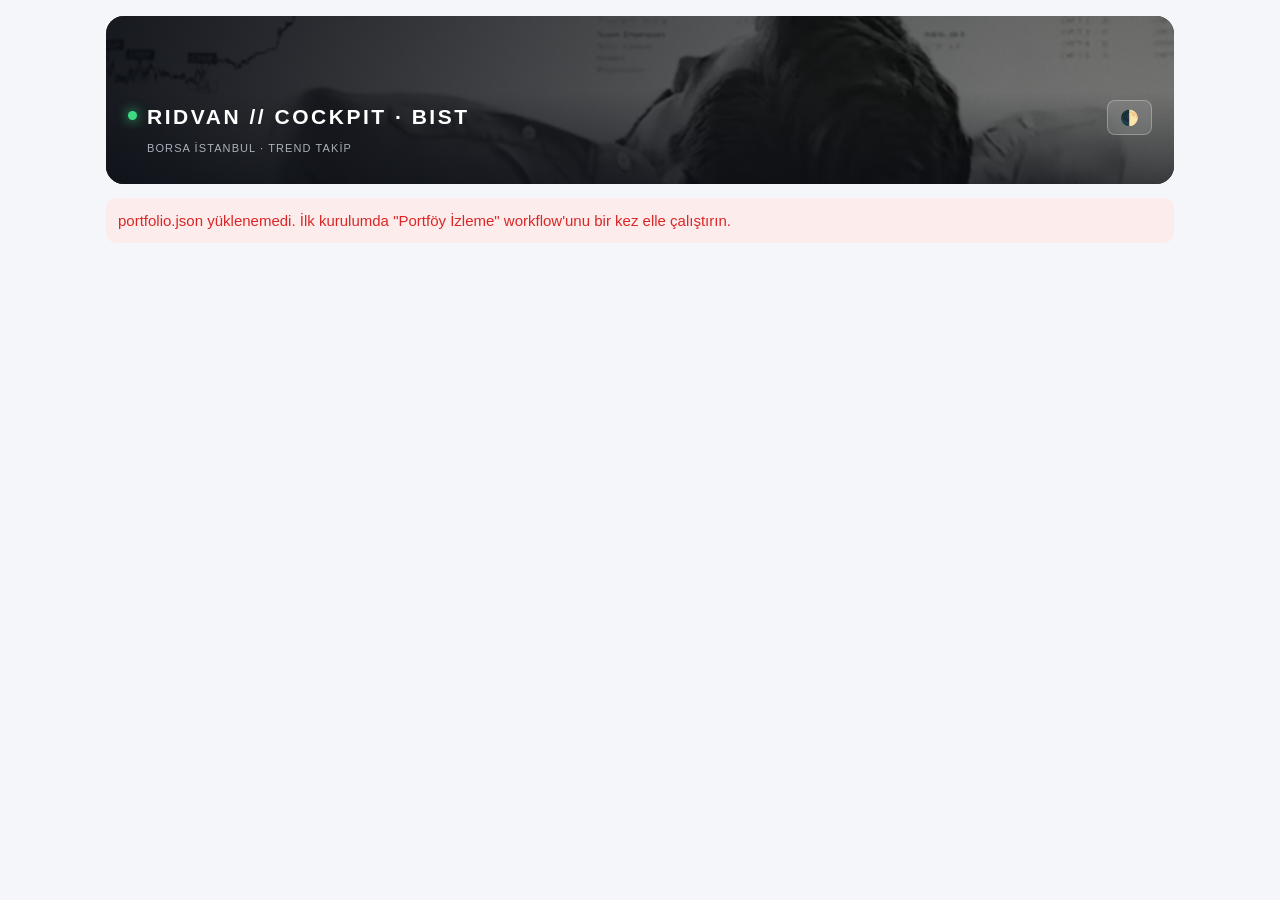
==== docs/bist/index.html @ 741379df "BIST kopyası: piyasa-farkında monitor, mini uygulama, dashboard, workflow'lar, analiz üretici Co-Aut" ====
<!DOCTYPE html>
<html lang="tr">
<head>
<meta charset="UTF-8">
<meta name="viewport" content="width=device-width, initial-scale=1">
<title>RIDVAN // COCKPIT · BIST</title>
<link rel="icon" href="data:,">
<style>
:root{
  --bg:#f4f6f9;--card:#fff;--text:#1b2430;--muted:#6b7686;--line:#e3e8ef;
  --up:#16a34a;--up-bg:#e8f7ee;--down:#dc2626;--down-bg:#fdecec;--flat-bg:#f1f3f6;--accent:#2563eb;
  --pc-up:#eaf6ef;--pc-down:#fbeeee;
}
@media (prefers-color-scheme:dark){:root:not([data-theme="light"]){
  --bg:#0f141b;--card:#1a212b;--text:#e8edf3;--muted:#8d99aa;--line:#2a3340;
  --up:#34d399;--up-bg:#12332a;--down:#f87171;--down-bg:#3a1c1f;--flat-bg:#232b36;--accent:#60a5fa;--pc-up:#142a23;--pc-down:#2a1d22;}}
:root[data-theme="dark"]{
  --bg:#0f141b;--card:#1a212b;--text:#e8edf3;--muted:#8d99aa;--line:#2a3340;
  --up:#34d399;--up-bg:#12332a;--down:#f87171;--down-bg:#3a1c1f;--flat-bg:#232b36;--accent:#60a5fa;--pc-up:#142a23;--pc-down:#2a1d22;}
*{box-sizing:border-box;margin:0;padding:0}
body{background:var(--bg);color:var(--text);font:15px/1.4 -apple-system,BlinkMacSystemFont,"Segoe UI",Roboto,sans-serif;padding:16px;max-width:1100px;margin:0 auto}
header{display:flex;justify-content:space-between;align-items:center;gap:12px;margin-bottom:14px}
h1{font-size:20px}
h2{font-size:14px;text-transform:uppercase;letter-spacing:.06em;color:var(--muted);margin:22px 0 10px}
button{font:inherit;color:var(--text);background:var(--card);border:1px solid var(--line);border-radius:8px;padding:6px 12px;cursor:pointer}
#status{font-size:12px;color:var(--muted);margin-bottom:12px}
#status.warn{color:var(--down);font-weight:600}
.grid{display:grid;gap:10px}
.sum{grid-template-columns:repeat(auto-fit,minmax(150px,1fr))}
.pos{grid-template-columns:repeat(auto-fit,minmax(240px,1fr))}
.wl{grid-template-columns:repeat(auto-fit,minmax(150px,1fr))}
.card{background:var(--card);border:1px solid var(--line);border-radius:12px;padding:12px 14px}
.label{font-size:11px;text-transform:uppercase;letter-spacing:.05em;color:var(--muted)}
.big{font-size:21px;font-weight:700;margin-top:2px}
.sub{font-size:12px;color:var(--muted)}
.up{color:var(--up)}.down{color:var(--down)}
.pcard{cursor:pointer;border-left:5px solid var(--line);transition:transform .15s}
.pcard:hover{transform:translateY(-2px)}
.pcard.up-bg{background:var(--pc-up);border-left-color:var(--up)}
.pcard.down-bg{background:var(--pc-down);border-left-color:var(--down)}
.pcard.flat-bg{background:var(--flat-bg)}
.row{display:flex;justify-content:space-between;align-items:baseline;gap:8px}
.tk{font-weight:700;font-size:16px}
.chip{display:inline-block;font-size:11px;padding:1px 7px;border-radius:99px;background:var(--flat-bg);color:var(--muted);margin:3px 4px 0 0}
.chip.bad{background:var(--down-bg);color:var(--down);font-weight:600}
.chip.good{background:var(--up-bg);color:var(--up);font-weight:600}
svg.spark{width:100%;height:30px;display:block;margin:6px 0 2px}
.bar{height:10px;border-radius:99px;background:var(--flat-bg);overflow:hidden}
.bar>i{display:block;height:100%;background:var(--accent)}
.alloc{display:flex;height:16px;border-radius:99px;overflow:hidden;background:var(--flat-bg)}
.legend{display:flex;flex-wrap:wrap;gap:4px 14px;margin-top:8px;font-size:12px;color:var(--muted)}
.legend b{display:inline-block;width:9px;height:9px;border-radius:2px;margin-right:5px}
.rank{color:var(--muted);font-size:11px;margin-right:6px}
#modal{position:fixed;inset:0;background:rgba(0,0,0,.5);display:none;align-items:center;justify-content:center;padding:16px;z-index:10}
#modal.show{display:flex}
#modal .card{max-width:420px;width:100%;max-height:90vh;overflow:auto}
table{width:100%;border-collapse:collapse;font-size:13px;margin-top:6px}
td{padding:4px 0;border-bottom:1px solid var(--line)}td:last-child{text-align:right;font-weight:600}
.err{background:var(--down-bg);color:var(--down);padding:12px;border-radius:10px}
</style>
<link rel="stylesheet" href="../theme.css?v=1">
</head>
<body>
<div class="masthead">
<header>
  <h1><i></i>RIDVAN // COCKPIT · BIST</h1>
  <button id="theme" type="button" aria-label="Tema değiştir">🌓</button>
</header>
<div class="tag">BORSA İSTANBUL · TREND TAKİP</div>
<div id="status">Yükleniyor…</div>
</div>
<main id="app"></main>
<div id="modal"><div class="card" id="modalBody"></div></div>

<script>
"use strict";
const PALETTE=["#4f86f7","#a78bfa","#f0b24c","#3fc1b0","#e879a6","#9bcf53","#f08a4b","#4cc3e6"];
const $=s=>document.querySelector(s);
const esc=s=>String(s).replace(/[&<>"']/g,c=>({"&":"&amp;","<":"&lt;",">":"&gt;",'"':"&quot;","'":"&#39;"}[c]));
const num=(v,d=2)=>Number(v).toLocaleString("en-US",{minimumFractionDigits:d,maximumFractionDigits:d});
const usd=(v,d=2)=>(v<0?"-":"")+"₺"+num(Math.abs(v),d);
const sUsd=(v,d=2)=>(v>0?"+":v<0?"-":"")+"₺"+num(Math.abs(v),d);
const sPct=v=>(v>0?"+":"")+num(v,2)+"%";
const cls=v=>v>0?"up":v<0?"down":"";
const bg=v=>v>0?"up-bg":v<0?"down-bg":"flat-bg";
const pct=(a,b)=>b?a/b*100:0;
const validQ=q=>q&&Number(q.c)>0;
// Ön/kapanış sonrası: quotes.json'daki ext güncelse (3 saat) fiyat/değişim onunla gösterilir; kapanış korunur.
function eff(q){
  const e=q&&q.ext;if(!e||!(+e.p>0))return q;
  if(!(Date.now()-new Date(e.t).getTime()<3*3600e3))return q;
  const base=e.sess==="pre"?+q.c:(+q.pc||+q.c);if(!(base>0))return q;
  const c=+e.p;return {...q,c,d:c-base,dp:(c/base-1)*100,pc:base,extp:e.sess,close:+q.c};
}
const extTag=x=>x&&x.extp?(x.extp==="pre"?" 🌅":" 🌙"):"";

/* ---- tema (localStorage erişilemezse sessizce yoksay) ---- */
function getTheme(){try{return localStorage.getItem("theme")}catch(e){return null}}
function setTheme(t){
  if(t)document.documentElement.setAttribute("data-theme",t);
  else document.documentElement.removeAttribute("data-theme");
  try{t?localStorage.setItem("theme",t):localStorage.removeItem("theme")}catch(e){}
}
setTheme(getTheme());
$("#theme").onclick=()=>{
  const cur=document.documentElement.getAttribute("data-theme")||
    (matchMedia("(prefers-color-scheme:dark)").matches?"dark":"light");
  setTheme(cur==="dark"?"light":"dark");
};

/* ---- veri ---- */
async function getJson(name,optional){
  try{
    const r=await fetch("data/"+name+"?t="+Date.now(),{cache:"no-store"});
    if(!r.ok)throw new Error(r.status);
    return await r.json();
  }catch(e){if(optional)return null;throw new Error(name+" yüklenemedi");}
}

function levels(P,t){
  const pos=P.portfolio[t],c=(P.position_levels||{})[t]||{},a=P.alerts||{};
  let stop=c.stop_loss,target=c.target;
  if(stop==null&&a.stop_loss_pct!=null)stop=pos.cost_basis*(1+a.stop_loss_pct/100);
  if(target==null&&a.target_pct!=null)target=pos.cost_basis*(1+a.target_pct/100);
  return {stop,target};
}

function compute(P,Q,H){
  const pos=[];let value=0,cost=0,day=0,prev=0;
  for(const [t,p] of Object.entries(P.portfolio)){
    const q=Q.quotes[t];if(!validQ(q))continue;
    const price=+q.c,pc=+(q.pc||q.c);
    const v=p.shares*price,c=p.shares*p.cost_basis;
    pos.push({t,shares:p.shares,cb:p.cost_basis,price,pc,value:v,cost:c,pnl:v-c,pnlPct:pct(v-c,c),
      dayPnl:p.shares*(price-pc),dayPct:pct(price-pc,pc),stale:!!q.stale,extp:q.extp,close:q.close,...levels(P,t)});
    value+=v;cost+=c;day+=p.shares*(price-pc);prev+=p.shares*pc;
  }
  const cash=+P.cash||0,total=value+cash;
  pos.forEach(p=>p.weight=pct(p.value,total));
  pos.sort((a,b)=>b.value-a.value);
  const realized=(H.transactions||[]).reduce((s,x)=>s+(x.realized_pnl||0),0);
  return {pos,value,cost,cash,total,pnl:value-cost,pnlPct:pct(value-cost,cost),
    day,dayPct:pct(day,prev),realized};
}

function monthProgress(P,H,total){
  const target=P.monthly_target;if(!target)return null;
  const today=new Date().toISOString().slice(0,10),month=today.slice(0,7);
  const snaps=(H.snapshots||[]).filter(s=>s.date.startsWith(month)).sort((a,b)=>a.date<b.date?-1:1);
  if(!snaps.length)return null;
  const start=snaps[0];let flows=0;
  for(const x of H.transactions||[]){
    if(x.date>start.date&&x.date.startsWith(month)){
      if(x.action==="deposit")flows+=x.amount;else if(x.action==="withdraw")flows-=x.amount;
    }
  }
  const gain=total-start.value-flows;
  return {gain,target,pct:pct(gain,target),since:start.date};
}

function spark(series){
  if(!series||series.length<2)return '<div class="sub" style="margin:6px 0 2px">Trend verisi birikiyor…</div>';
  const w=100,h=30,min=Math.min(...series),max=Math.max(...series),rng=(max-min)||1;
  const pts=series.map((v,i)=>(i/(series.length-1)*w).toFixed(1)+","+(h-2-(v-min)/rng*(h-4)).toFixed(1)).join(" ");
  const col=series[series.length-1]>=series[0]?"var(--up)":"var(--down)";
  return `<svg class="spark" viewBox="0 0 ${w} ${h}" preserveAspectRatio="none"><polyline fill="none" stroke="${col}" stroke-width="1.8" vector-effect="non-scaling-stroke" points="${pts}"/></svg>`;
}
const seriesOf=(prices,t)=>{const h=(prices||{})[t]||{};return Object.keys(h).sort().map(d=>h[d])};

/* ---- render ---- */
let STATE=null;
function render(){
  const {P,Q,H,PR}=STATE,S=compute(P,Q,H);
  const mp=monthProgress(P,H,S.total);
  let h="";

  h+=`<div class="grid sum">
   <div class="card"><div class="label">Toplam değer</div><div class="big">${usd(S.total)}</div><div class="sub">Pozisyon ${usd(S.value,0)} + nakit</div></div>
   <div class="card"><div class="label">Bugünkü K/Z</div><div class="big ${cls(S.day)}">${sUsd(S.day)}</div><div class="sub ${cls(S.day)}">${sPct(S.dayPct)}</div></div>
   <div class="card"><div class="label">Toplam K/Z</div><div class="big ${cls(S.pnl)}">${sUsd(S.pnl)}</div><div class="sub ${cls(S.pnl)}">${sPct(S.pnlPct)} · maliyet ${usd(S.cost,0)}</div></div>
   <div class="card"><div class="label">Nakit</div><div class="big">${usd(S.cash)}</div><div class="sub">%${num(pct(S.cash,S.total),1)} portföy</div></div>
   <div class="card"><div class="label">Gerçekleşen K/Z</div><div class="big ${cls(S.realized)}">${sUsd(S.realized)}</div><div class="sub">satışlardan</div></div>
  </div>`;

  if(mp){
    const w=Math.max(0,Math.min(100,mp.pct));
    h+=`<div class="card" style="margin-top:10px"><div class="row"><span class="label">Aylık hedef</span>
     <span class="sub">${sUsd(mp.gain,0)} / ${usd(mp.target,0)} · %${num(Math.max(mp.pct,0),0)}</span></div>
     <div class="bar" style="margin-top:8px"><i style="width:${w}%;background:${mp.gain>=0?"var(--up)":"var(--down)"}"></i></div>
     <div class="sub" style="margin-top:4px">${esc(mp.since)} tarihindeki ilk kayda göre (para yatırma/çekme düzeltilir)</div></div>`;
  }

  h+=`<div class="motto" role="button" tabindex="0" aria-label="Günün duvar yazısı, dokununca değişir"><div class="motto-in"><span class="motto-k">DUVAR YAZISI</span><p class="motto-t"></p></div></div>`;

  const segs=S.pos.map((p,i)=>({n:p.t,w:p.weight,c:PALETTE[i%PALETTE.length]}));
  segs.push({n:"Nakit",w:pct(S.cash,S.total),c:"#94a3b8"});
  h+=`<h2>Dağılım</h2><div class="card"><div class="alloc">${segs.map(s=>`<div title="${esc(s.n)}" style="width:${s.w}%;background:${s.c}"></div>`).join("")}</div>
   <div class="legend">${segs.map(s=>`<span><b style="background:${s.c}"></b>${esc(s.n)} %${num(s.w,1)}</span>`).join("")}</div></div>`;

  h+=`<h2>Pozisyonlar</h2><div class="grid pos">`;
  for(const p of S.pos){
    const stopBad=p.stop!=null&&p.price<=p.stop,tgtGood=p.target!=null&&p.price>=p.target;
    h+=`<div class="card pcard ${bg(p.dayPct)}" data-t="${esc(p.t)}">
      <div class="row"><span class="tk">${esc(p.t)}</span><span class="${cls(p.dayPct)}"><b>${sPct(p.dayPct)}</b> bugün</span></div>
      <div class="row"><span class="big" style="font-size:18px">${usd(p.price)}${extTag(p)}</span><span class="sub">${num(p.shares,0)} adet · %${num(p.weight,0)}</span></div>
      ${spark(seriesOf(PR,p.t))}
      <div class="row"><span class="sub">K/Z</span><span class="${cls(p.pnl)}"><b>${sUsd(p.pnl,0)}</b> (${sPct(p.pnlPct)})</span></div>
      <div>${p.stop!=null?`<span class="chip ${stopBad?"bad":""}">Stop ${usd(p.stop)}${stopBad?" ⚠":""}</span>`:""}
      ${p.target!=null?`<span class="chip ${tgtGood?"good":""}">Hedef ${usd(p.target)}${tgtGood?" ✓":""}</span>`:""}
      ${p.extp?`<span class="chip">${p.extp==="pre"?"Ön piyasa":"Kapanış sonrası"} · kapanış ${usd(p.close)}</span>`:""}
      ${p.stale?'<span class="chip bad">eski veri</span>':""}</div></div>`;
  }
  h+=`</div>`;

  const wl=P.watchlist.map(t=>({t,q:Q.quotes[t]})).filter(x=>validQ(x.q)).sort((a,b)=>(b.q.dp||0)-(a.q.dp||0));
  const lost=P.watchlist.filter(t=>!validQ(Q.quotes[t]));
  h+=`<h2>İzleme listesi · momentuma göre</h2><div class="grid wl">`;
  wl.forEach((x,i)=>{
    const zone=(P.buy_zones||{})[x.t],inZone=zone!=null&&x.q.c<=zone,dp=+x.q.dp||0;
    h+=`<div class="card ${inZone?"":""}" style="${inZone?"border-color:var(--up)":""}">
      <div class="row"><span><span class="rank">#${i+1}</span><b>${esc(x.t)}</b></span><span class="${cls(dp)}"><b>${sPct(dp)}</b></span></div>
      <div class="sub">${usd(+x.q.c)}${extTag(x.q)}</div>
      ${zone!=null?`<span class="chip ${inZone?"good":""}">${inZone?"🎯 alım bölgesinde":"alım ≤ "+usd(zone)}</span>`:""}</div>`;
  });
  h+=`</div>`;
  if(lost.length)h+=`<div class="sub" style="margin-top:8px">⚠ Fiyat alınamadı: ${lost.map(esc).join(", ")}</div>`;

  $("#app").innerHTML=h;
  if(window.mottoInit)mottoInit();
  document.querySelectorAll(".pcard").forEach(el=>el.onclick=()=>openModal(el.dataset.t,S));

  const upd=new Date(Q.updated),age=Math.round((Date.now()-upd)/60000);
  const st=$("#status");
  const mk=Q.market_open===true?"🟢 Piyasa açık":Q.market_open===false?"🔴 Piyasa kapalı":"⚪";
  st.textContent=`${mk} · Son veri: ${upd.toLocaleString("tr-TR",{hour:"2-digit",minute:"2-digit",day:"2-digit",month:"2-digit"})} (${age} dk önce)`;
  st.className=(Q.market_open===true&&age>40)?"warn":"";
  if(st.className)st.textContent+=" · veri gecikmiş olabilir";
}

function openModal(t,S){
  const p=S.pos.find(x=>x.t===t);if(!p)return;
  const tx=(STATE.H.transactions||[]).filter(x=>x.ticker===t).slice(-5).reverse();
  const row=(a,b)=>`<tr><td>${a}</td><td>${b}</td></tr>`;
  $("#modalBody").innerHTML=`<div class="row"><span class="tk" style="font-size:20px">${esc(t)}</span><button type="button" id="close">Kapat</button></div>
   <table>
   ${row(p.extp?(p.extp==="pre"?"Ön piyasa fiyatı":"Kapanış sonrası fiyat"):"Fiyat",usd(p.price))}${p.extp?row("Kapanış",usd(p.close)):""}${row("Önceki kapanış",usd(p.pc))}${row("Bugün",`<span class="${cls(p.dayPnl)}">${sUsd(p.dayPnl)} (${sPct(p.dayPct)})</span>`)}
   ${row("Adet",num(p.shares,0))}${row("Ort. maliyet",usd(p.cb,4))}
   ${row("Pozisyon değeri",usd(p.value))}${row("Maliyet tutarı",usd(p.cost))}
   ${row("Toplam K/Z",`<span class="${cls(p.pnl)}">${sUsd(p.pnl)} (${sPct(p.pnlPct)})</span>`)}
   ${row("Portföy ağırlığı","%"+num(p.weight,1))}
   ${p.stop!=null?row("Stop",usd(p.stop)):""}${p.target!=null?row("Hedef",usd(p.target)):""}</table>
   ${tx.length?`<h2 style="margin-top:14px">Son işlemler</h2><table>${tx.map(x=>row(esc(x.date)+" "+esc(x.action==="buy"?"ALIŞ":"SATIŞ"),num(x.shares,0)+" @ "+usd(x.price))).join("")}</table>`:""}`;
  $("#modal").classList.add("show");
  $("#close").onclick=closeModal;
}
function closeModal(){$("#modal").classList.remove("show")}
$("#modal").onclick=e=>{if(e.target.id==="modal")closeModal()};
document.addEventListener("keydown",e=>{if(e.key==="Escape")closeModal()});

async function load(){
  try{
    const [P,Q,H,PR]=await Promise.all([getJson("portfolio.json"),getJson("quotes.json"),
      getJson("history.json",true),getJson("prices.json",true)]);
    if(Q&&Q.quotes)for(const t of Object.keys(Q.quotes))Q.quotes[t]=eff(Q.quotes[t]);
    STATE={P,Q,H:H||{transactions:[],snapshots:[]},PR:PR||{}};
    render();
  }catch(e){
    $("#app").innerHTML=`<div class="err">${esc(e.message)}. İlk kurulumda "Portföy İzleme" workflow'unu bir kez elle çalıştırın.</div>`;
    $("#status").textContent="";
  }
}
load();
setInterval(load,60000);
</script>
<script src="../motto.js?v=1"></script>
</body>
</html>
---- docs/theme.css ----
/* Midas görsel teması: sakin, net, disiplinli.
   Tek dosyadan üç sayfaya (index, tg, trend) uygulanır.
   Geri almak için: sayfalardaki <link theme.css> ve .stage/.masthead/.motto işaretlerini kaldırmak yeterli. */
@font-face{font-family:"Sedgwick Ave Display";font-display:swap;src:url(fonts/sedgwick-latin-ext.woff2) format("woff2");
  unicode-range:U+0100-02BA,U+02BD-02C5,U+02C7-02CC,U+02CE-02D7,U+02DD-02FF,U+0304,U+0308,U+0329,U+1D00-1DBF,U+1E00-1E9F,U+1EF2-1EFF,U+2020,U+20A0-20AB,U+20AD-20C0,U+2113,U+2C60-2C7F,U+A720-A7FF}
@font-face{font-family:"Sedgwick Ave Display";font-display:swap;src:url(fonts/sedgwick-latin.woff2) format("woff2");
  unicode-range:U+0000-00FF,U+0131,U+0152-0153,U+02BB-02BC,U+02C6,U+02DA,U+02DC,U+0304,U+0308,U+0329,U+2000-206F,U+20AC,U+2122,U+2191,U+2193,U+2212,U+2215,U+FEFF,U+FFFD}

/* Sayfa üstü sahne (mini uygulama): fotoğraf kararıp zemine karışır */
.stage{position:absolute;left:0;right:0;top:0;height:330px;z-index:-1;pointer-events:none;overflow:hidden;background:#0a0d14}
.stage::before{content:"";position:absolute;inset:0;background:url(img/hero.jpg) 100% 36px/112% auto no-repeat;filter:brightness(.5) contrast(1.15);-webkit-mask-image:linear-gradient(to bottom,transparent,#000 70px);mask-image:linear-gradient(to bottom,transparent,#000 70px)}
.stage::after{content:"";position:absolute;inset:0;
  background:linear-gradient(to bottom,rgba(10,13,20,.45) 0,rgba(10,13,20,.05) 38%,rgba(10,13,20,.78) 80%,#0a0d14 100%),
             linear-gradient(to right,rgba(10,13,20,.78) 0,rgba(10,13,20,.2) 55%,rgba(10,13,20,0) 100%)}

/* Başlık bandı (dashboard, tarama) */
.masthead{position:relative;isolation:isolate;overflow:hidden;border-radius:18px;margin-bottom:14px;padding:26px 22px 18px;min-height:168px;
  display:flex;flex-direction:column;justify-content:flex-end;gap:8px;color:#f3f5f8;background:#0a0d14}
.masthead::before{content:"";position:absolute;inset:0;z-index:-2;background:url(img/hero.jpg) 66% 22%/cover no-repeat;filter:brightness(.6) contrast(1.1)}
.masthead::after{content:"";position:absolute;inset:0;z-index:-1;
  background:linear-gradient(to right,rgba(10,13,20,.88) 0,rgba(10,13,20,.55) 45%,rgba(10,13,20,.08) 100%),
             linear-gradient(to top,rgba(10,13,20,.55),rgba(10,13,20,0) 55%)}
.masthead header{margin:0}
.masthead h1{color:#fff;font-size:21px;letter-spacing:.12em;text-transform:uppercase;display:flex;align-items:flex-start;gap:10px}
.masthead h1 i{flex:none;margin-top:.42em;display:inline-block;width:9px;height:9px;border-radius:50%;background:#3ddc84;box-shadow:0 0 12px #3ddc84}
.masthead .tag{font-size:11px;letter-spacing:.1em;color:rgba(235,240,248,.7);margin:-2px 0 0 19px}
.masthead #status{color:rgba(240,244,250,.82);margin:2px 0 0}
.masthead #status.warn{color:#ff8a94}
.masthead button,.masthead a.btn{background:rgba(255,255,255,.12);color:#fff;border-color:rgba(255,255,255,.28);-webkit-backdrop-filter:blur(6px);backdrop-filter:blur(6px)}
@media (max-width:560px){.masthead{padding:22px 16px 14px;min-height:150px;border-radius:16px}.masthead h1{font-size:16px;letter-spacing:.08em}.masthead header{align-items:flex-start;gap:10px}.masthead .tag{font-size:10px;margin-left:19px}}

/* Duvar yazısı bandı: günün cümlesi, dokununca sıradaki */
.motto{position:relative;isolation:isolate;overflow:hidden;border-radius:16px;margin:12px 0;min-height:132px;display:flex;align-items:center;
  padding:18px 22px;cursor:pointer;background:#1a1816;color:#f2f2f0;-webkit-tap-highlight-color:transparent;user-select:none}
.motto::before{content:"";position:absolute;inset:0;z-index:-2;background:url(img/wall.jpg) 30% 40%/cover no-repeat;filter:brightness(.55) contrast(1.05) saturate(.75)}
.motto::after{content:"";position:absolute;inset:0;z-index:-1;background:linear-gradient(to right,rgba(8,9,11,.55),rgba(8,9,11,.15) 70%,rgba(8,9,11,.4))}
.motto-in{display:flex;flex-direction:column;gap:6px;max-width:100%}
.motto-k{font:600 10.5px/1 ui-monospace,SFMono-Regular,Menlo,monospace;letter-spacing:.2em;color:rgba(240,240,236,.62)}
.motto-t{margin:0;font:400 30px/1.12 "Sedgwick Ave Display","Impact","Arial Narrow",sans-serif;letter-spacing:.02em;
  color:#f4f4f2;-webkit-text-stroke:7px #0b0b0c;paint-order:stroke fill;transform:rotate(-1.6deg);transform-origin:left center;
  text-wrap:balance;transition:opacity .25s ease}
.motto.fade .motto-t{opacity:0}
.motto.slim{min-height:96px;padding:12px 20px}
.motto.slim .motto-t{font-size:25px}
@media (max-width:560px){.motto-t{font-size:26px;-webkit-text-stroke:6px #0b0b0c}.motto.slim .motto-t{font-size:22px}}
@media (prefers-reduced-motion:reduce){.motto-t{transition:none}}
@media (min-width:900px){.motto{min-height:150px;padding:22px 32px}.motto-t{font-size:42px;-webkit-text-stroke:8px #0b0b0c}}

/* Alternatif başlık teması: mavi-mor aurora (html[data-hero="aurora"]).
   Mini uygulamadaki düğme Foto / Aurora / Otomatik arasında döner. */
.stage .aur{display:none}
html[data-hero="aurora"] .stage{position:fixed;height:420px;background:transparent;
  -webkit-mask-image:linear-gradient(to bottom,#000 55%,transparent);mask-image:linear-gradient(to bottom,#000 55%,transparent)}
html[data-hero="aurora"] .stage::before,html[data-hero="aurora"] .stage::after{display:none}
html[data-hero="aurora"] .stage .aur{display:block}
.stage .aur{position:absolute;border-radius:50%;filter:blur(46px);opacity:.75;animation:drift 18s ease-in-out infinite alternate}
.stage .aur:nth-child(1){width:360px;height:260px;left:-90px;top:-40px;background:#2b4fd8}
.stage .aur:nth-child(2){width:320px;height:240px;right:-100px;top:20px;background:#7a3fd1;animation-delay:-6s}
.stage .aur:nth-child(3){width:300px;height:200px;left:20%;top:150px;background:#0e8fa8;opacity:.5;animation-delay:-11s}
@keyframes drift{to{transform:translate(34px,22px) scale(1.12)}}
@media (prefers-reduced-motion:reduce){.stage .aur{animation:none}}
.herobtn{margin-left:auto;flex:none;width:34px;height:34px;border-radius:50%;border:1px solid rgba(255,255,255,.28);background:rgba(255,255,255,.1);
  color:rgba(240,243,250,.9);display:flex;align-items:center;justify-content:center;cursor:pointer;padding:0;-webkit-backdrop-filter:blur(6px);backdrop-filter:blur(6px)}
.herobtn svg{width:18px;height:18px;stroke:currentColor;fill:none;stroke-width:1.8;stroke-linecap:round;stroke-linejoin:round}
.herotoast{position:fixed;top:56px;right:14px;z-index:20;padding:6px 12px;border-radius:999px;background:rgba(10,13,20,.85);border:1px solid rgba(255,255,255,.18);
  color:#e8ecf4;font:600 12px/1 -apple-system,BlinkMacSystemFont,"Segoe UI",Roboto,sans-serif;opacity:0;transition:opacity .25s;pointer-events:none}
.herotoast.on{opacity:1}
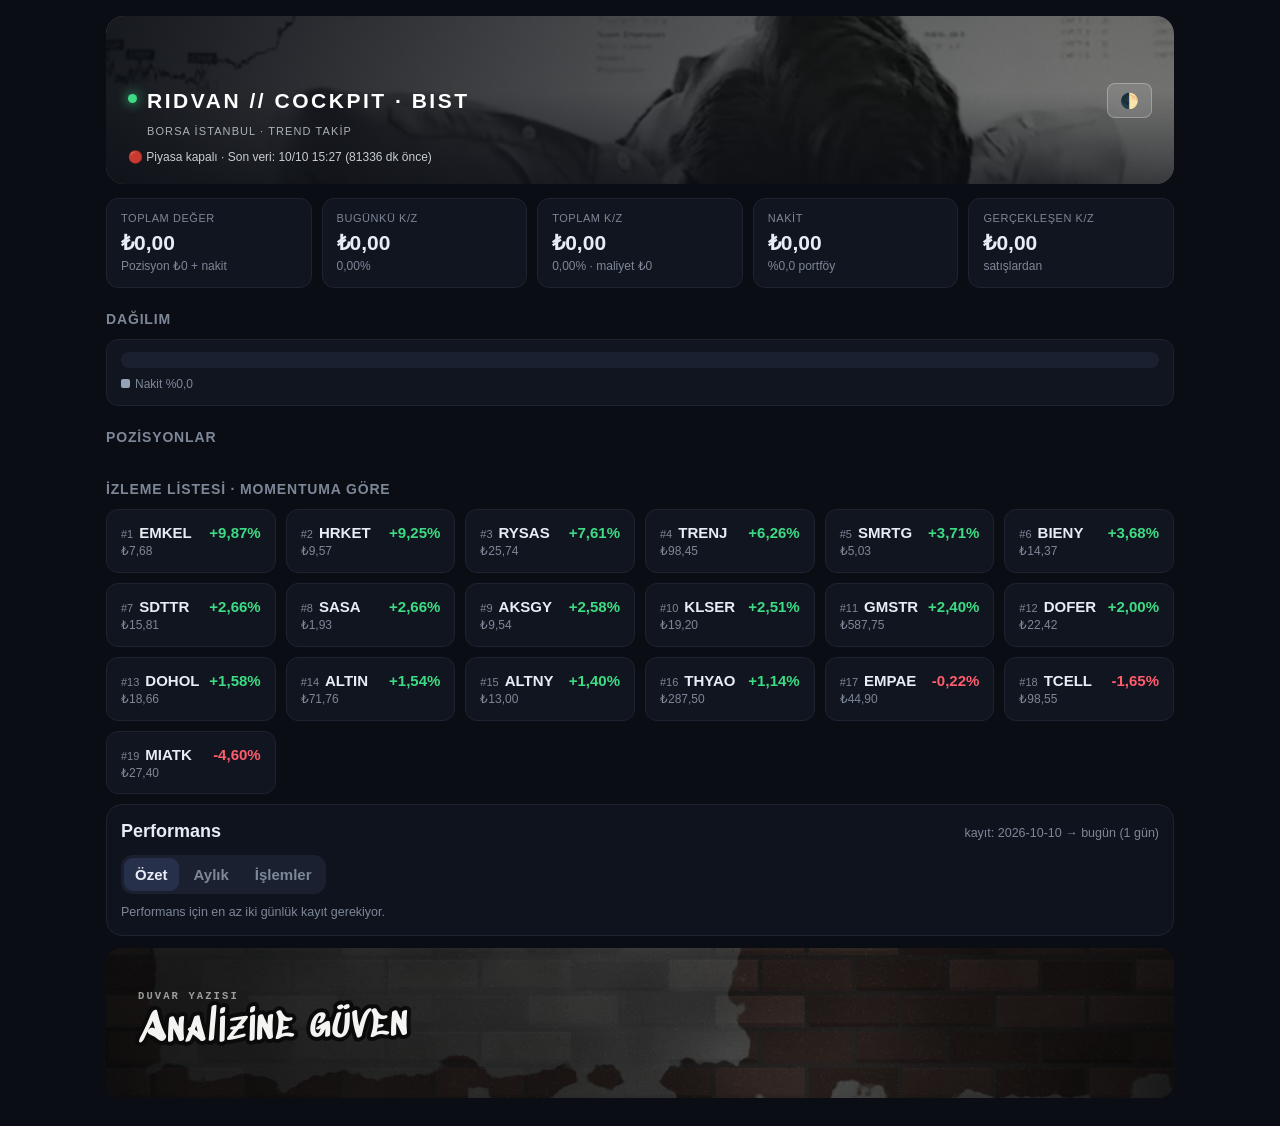
==== commit 4c9bed71: "bist: ABD aşama 2-4 arayüz iyileştirmeleri (performans, kartlar, mobil trend, Teknik grafik) Co-Auth" ====
--- a/docs/bist/index.html
+++ b/docs/bist/index.html
@@ -7,16 +7,15 @@
 <link rel="icon" href="data:,">
 <style>
 :root{
+  --bg:#0a0d14;--card:#11151f;--text:#e8ecf4;--muted:#7d8798;--line:#1d2330;
+  --up:#3ddc84;--up-bg:rgba(61,220,132,.12);--down:#ff5c6c;--down-bg:rgba(255,92,108,.12);--flat-bg:#1a2030;
+  --warn:#f5b942;--warn-bg:rgba(245,185,66,.12);--accent:#5aa9ff;--on:#27304a;color-scheme:dark;
+}
+:root[data-theme="light"]{
   --bg:#f4f6f9;--card:#fff;--text:#1b2430;--muted:#6b7686;--line:#e3e8ef;
-  --up:#16a34a;--up-bg:#e8f7ee;--down:#dc2626;--down-bg:#fdecec;--flat-bg:#f1f3f6;--accent:#2563eb;
-  --pc-up:#eaf6ef;--pc-down:#fbeeee;
-}
-@media (prefers-color-scheme:dark){:root:not([data-theme="light"]){
-  --bg:#0f141b;--card:#1a212b;--text:#e8edf3;--muted:#8d99aa;--line:#2a3340;
-  --up:#34d399;--up-bg:#12332a;--down:#f87171;--down-bg:#3a1c1f;--flat-bg:#232b36;--accent:#60a5fa;--pc-up:#142a23;--pc-down:#2a1d22;}}
-:root[data-theme="dark"]{
-  --bg:#0f141b;--card:#1a212b;--text:#e8edf3;--muted:#8d99aa;--line:#2a3340;
-  --up:#34d399;--up-bg:#12332a;--down:#f87171;--down-bg:#3a1c1f;--flat-bg:#232b36;--accent:#60a5fa;--pc-up:#142a23;--pc-down:#2a1d22;}
+  --up:#16a34a;--up-bg:#e8f7ee;--down:#dc2626;--down-bg:#fdecec;--flat-bg:#f1f3f6;
+  --warn:#b7791f;--warn-bg:#fdf3dc;--accent:#2563eb;--on:#dbe4f3;color-scheme:light;
+}
 *{box-sizing:border-box;margin:0;padding:0}
 body{background:var(--bg);color:var(--text);font:15px/1.4 -apple-system,BlinkMacSystemFont,"Segoe UI",Roboto,sans-serif;padding:16px;max-width:1100px;margin:0 auto}
 header{display:flex;justify-content:space-between;align-items:center;gap:12px;margin-bottom:14px}
@@ -34,22 +33,31 @@
 .big{font-size:21px;font-weight:700;margin-top:2px}
 .sub{font-size:12px;color:var(--muted)}
 .up{color:var(--up)}.down{color:var(--down)}
-.pcard{cursor:pointer;border-left:5px solid var(--line);transition:transform .15s}
+.pcard{cursor:pointer;transition:transform .15s}
 .pcard:hover{transform:translateY(-2px)}
-.pcard.up-bg{background:var(--pc-up);border-left-color:var(--up)}
-.pcard.down-bg{background:var(--pc-down);border-left-color:var(--down)}
-.pcard.flat-bg{background:var(--flat-bg)}
+.pcard.broken{border-color:var(--down);background:var(--down-bg);box-shadow:0 0 0 1px var(--down) inset}
+.card,.big,.sub,.row{font-variant-numeric:tabular-nums}
 .row{display:flex;justify-content:space-between;align-items:baseline;gap:8px}
 .tk{font-weight:700;font-size:16px}
 .chip{display:inline-block;font-size:11px;padding:1px 7px;border-radius:99px;background:var(--flat-bg);color:var(--muted);margin:3px 4px 0 0}
 .chip.bad{background:var(--down-bg);color:var(--down);font-weight:600}
+.chip.warn{background:var(--warn-bg);color:var(--warn);font-weight:600}
+.sl{position:relative;height:6px;border-radius:99px;background:var(--flat-bg);margin:14px 0 4px}
+.sl .rng{position:absolute;top:0;bottom:0;border-radius:99px;opacity:.55}
+.sl .mk{position:absolute;top:-4px;width:3px;height:14px;border-radius:2px;background:var(--text);transform:translateX(-50%)}
+.sl .tick{position:absolute;top:-2px;bottom:-2px;width:2px;transform:translateX(-50%)}
+.slL{display:flex;justify-content:space-between;font-size:11px;color:var(--muted)}
+.sprow{display:flex;gap:6px;align-items:stretch;margin:6px 0 2px}
+.sprow svg.spark{margin:0;flex:1;min-width:0;height:44px}
+.spl{display:flex;flex-direction:column;justify-content:space-between;font-size:10px;color:var(--muted);text-align:right;min-width:46px;line-height:1.1}
 .chip.good{background:var(--up-bg);color:var(--up);font-weight:600}
-svg.spark{width:100%;height:30px;display:block;margin:6px 0 2px}
+svg.spark{width:100%;height:30px;display:block;margin:6px 0 2px;overflow:visible}
 .bar{height:10px;border-radius:99px;background:var(--flat-bg);overflow:hidden}
 .bar>i{display:block;height:100%;background:var(--accent)}
 .alloc{display:flex;height:16px;border-radius:99px;overflow:hidden;background:var(--flat-bg)}
 .legend{display:flex;flex-wrap:wrap;gap:4px 14px;margin-top:8px;font-size:12px;color:var(--muted)}
 .legend b{display:inline-block;width:9px;height:9px;border-radius:2px;margin-right:5px}
+.motto{margin-top:22px}
 .rank{color:var(--muted);font-size:11px;margin-right:6px}
 #modal{position:fixed;inset:0;background:rgba(0,0,0,.5);display:none;align-items:center;justify-content:center;padding:16px;z-index:10}
 #modal.show{display:flex}
@@ -59,6 +67,8 @@
 .err{background:var(--down-bg);color:var(--down);padding:12px;border-radius:10px}
 </style>
 <link rel="stylesheet" href="../theme.css?v=1">
+<script src="../vault.js?v=1"></script>
+<script src="../perf.js?v=1"></script>
 </head>
 <body>
 <div class="masthead">
@@ -77,7 +87,7 @@
 const PALETTE=["#4f86f7","#a78bfa","#f0b24c","#3fc1b0","#e879a6","#9bcf53","#f08a4b","#4cc3e6"];
 const $=s=>document.querySelector(s);
 const esc=s=>String(s).replace(/[&<>"']/g,c=>({"&":"&amp;","<":"&lt;",">":"&gt;",'"':"&quot;","'":"&#39;"}[c]));
-const num=(v,d=2)=>Number(v).toLocaleString("en-US",{minimumFractionDigits:d,maximumFractionDigits:d});
+const num=(v,d=2)=>Number(v).toLocaleString("tr-TR",{minimumFractionDigits:d,maximumFractionDigits:d});
 const usd=(v,d=2)=>(v<0?"-":"")+"₺"+num(Math.abs(v),d);
 const sUsd=(v,d=2)=>(v>0?"+":v<0?"-":"")+"₺"+num(Math.abs(v),d);
 const sPct=v=>(v>0?"+":"")+num(v,2)+"%";
@@ -101,10 +111,9 @@
   else document.documentElement.removeAttribute("data-theme");
   try{t?localStorage.setItem("theme",t):localStorage.removeItem("theme")}catch(e){}
 }
-setTheme(getTheme());
+{const t=getTheme();setTheme(t==="light"?"light":"dark");}
 $("#theme").onclick=()=>{
-  const cur=document.documentElement.getAttribute("data-theme")||
-    (matchMedia("(prefers-color-scheme:dark)").matches?"dark":"light");
+  const cur=document.documentElement.getAttribute("data-theme")||"dark";
   setTheme(cur==="dark"?"light":"dark");
 };
 
@@ -113,7 +122,8 @@
   try{
     const r=await fetch("data/"+name+"?t="+Date.now(),{cache:"no-store"});
     if(!r.ok)throw new Error(r.status);
-    return await r.json();
+    const j=await r.json();
+    return window.Vault?await Vault.open(j):j;
   }catch(e){if(optional)return null;throw new Error(name+" yüklenemedi");}
 }
 
@@ -138,7 +148,7 @@
   const cash=+P.cash||0,total=value+cash;
   pos.forEach(p=>p.weight=pct(p.value,total));
   pos.sort((a,b)=>b.value-a.value);
-  const realized=(H.transactions||[]).reduce((s,x)=>s+(x.realized_pnl||0),0);
+  const realized=(H.transactions||[]).reduce((s,x)=>s+(x.undone?0:(x.realized_pnl||0)),0);
   return {pos,value,cost,cash,total,pnl:value-cost,pnlPct:pct(value-cost,cost),
     day,dayPct:pct(day,prev),realized};
 }
@@ -150,7 +160,7 @@
   if(!snaps.length)return null;
   const start=snaps[0];let flows=0;
   for(const x of H.transactions||[]){
-    if(x.date>start.date&&x.date.startsWith(month)){
+    if(!x.undone&&x.date>start.date&&x.date.startsWith(month)){
       if(x.action==="deposit")flows+=x.amount;else if(x.action==="withdraw")flows-=x.amount;
     }
   }
@@ -158,12 +168,27 @@
   return {gain,target,pct:pct(gain,target),since:start.date};
 }
 
-function spark(series){
+function spark(series,stop){
   if(!series||series.length<2)return '<div class="sub" style="margin:6px 0 2px">Trend verisi birikiyor…</div>';
-  const w=100,h=30,min=Math.min(...series),max=Math.max(...series),rng=(max-min)||1;
-  const pts=series.map((v,i)=>(i/(series.length-1)*w).toFixed(1)+","+(h-2-(v-min)/rng*(h-4)).toFixed(1)).join(" ");
+  const w=100,h=44,mn=Math.min(...series),mx=Math.max(...series);
+  const useStop=stop!=null&&stop>0&&stop>=mn*0.8&&stop<=mx*1.2;
+  const lo=useStop?Math.min(mn,stop):mn,hi=useStop?Math.max(mx,stop):mx,rng=(hi-lo)||1;
+  const y=v=>(h-3-(v-lo)/rng*(h-6)).toFixed(1);
+  const pts=series.map((v,i)=>(i/(series.length-1)*w).toFixed(1)+","+y(v)).join(" ");
   const col=series[series.length-1]>=series[0]?"var(--up)":"var(--down)";
-  return `<svg class="spark" viewBox="0 0 ${w} ${h}" preserveAspectRatio="none"><polyline fill="none" stroke="${col}" stroke-width="1.8" vector-effect="non-scaling-stroke" points="${pts}"/></svg>`;
+  const sl=useStop?`<line x1="0" x2="${w}" y1="${y(stop)}" y2="${y(stop)}" stroke="var(--down)" stroke-width="1" stroke-dasharray="4 3" vector-effect="non-scaling-stroke" opacity=".8"/>`:"";
+  return `<div class="sprow"><svg class="spark" viewBox="0 0 ${w} ${h}" preserveAspectRatio="none">${sl}<polyline fill="none" stroke="${col}" stroke-width="1.8" vector-effect="non-scaling-stroke" points="${pts}"/></svg>
+   <div class="spl"><span>${usd(mx)}</span>${useStop?`<span style="color:var(--down)">stop</span>`:""}<span>${usd(mn)}</span></div></div>`;
+}
+function stopBar(p){
+  if(p.stop==null||p.target==null||!(p.target>p.stop))return "";
+  const lo=Math.min(p.stop,p.price),hi=Math.max(p.target,p.price),r=(hi-lo)||1;
+  const pos=v=>((v-lo)/r*100).toFixed(1);
+  const bad=p.price<=p.stop,good=p.price>=p.target;
+  return `<div class="sl" title="Stop – fiyat – hedef"><div class="rng" style="left:${pos(p.stop)}%;width:${(pos(p.target)-pos(p.stop)).toFixed(1)}%;background:linear-gradient(90deg,var(--down),var(--warn),var(--up))"></div>
+   <div class="tick" style="left:${pos(p.stop)}%;background:var(--down)"></div><div class="tick" style="left:${pos(p.target)}%;background:var(--up)"></div>
+   <div class="mk" style="left:${pos(p.price)}%;${bad?"background:var(--down)":good?"background:var(--up)":""}"></div></div>
+   <div class="slL"><span>Stop ${usd(p.stop)}</span><span>Hedef ${usd(p.target)}</span></div>`;
 }
 const seriesOf=(prices,t)=>{const h=(prices||{})[t]||{};return Object.keys(h).sort().map(d=>h[d])};
 
@@ -190,8 +215,6 @@
      <div class="sub" style="margin-top:4px">${esc(mp.since)} tarihindeki ilk kayda göre (para yatırma/çekme düzeltilir)</div></div>`;
   }
 
-  h+=`<div class="motto" role="button" tabindex="0" aria-label="Günün duvar yazısı, dokununca değişir"><div class="motto-in"><span class="motto-k">DUVAR YAZISI</span><p class="motto-t"></p></div></div>`;
-
   const segs=S.pos.map((p,i)=>({n:p.t,w:p.weight,c:PALETTE[i%PALETTE.length]}));
   segs.push({n:"Nakit",w:pct(S.cash,S.total),c:"#94a3b8"});
   h+=`<h2>Dağılım</h2><div class="card"><div class="alloc">${segs.map(s=>`<div title="${esc(s.n)}" style="width:${s.w}%;background:${s.c}"></div>`).join("")}</div>
@@ -200,11 +223,12 @@
   h+=`<h2>Pozisyonlar</h2><div class="grid pos">`;
   for(const p of S.pos){
     const stopBad=p.stop!=null&&p.price<=p.stop,tgtGood=p.target!=null&&p.price>=p.target;
-    h+=`<div class="card pcard ${bg(p.dayPct)}" data-t="${esc(p.t)}">
+    h+=`<div class="card pcard ${stopBad?"broken":""}" data-t="${esc(p.t)}">
       <div class="row"><span class="tk">${esc(p.t)}</span><span class="${cls(p.dayPct)}"><b>${sPct(p.dayPct)}</b> bugün</span></div>
       <div class="row"><span class="big" style="font-size:18px">${usd(p.price)}${extTag(p)}</span><span class="sub">${num(p.shares,0)} adet · %${num(p.weight,0)}</span></div>
-      ${spark(seriesOf(PR,p.t))}
-      <div class="row"><span class="sub">K/Z</span><span class="${cls(p.pnl)}"><b>${sUsd(p.pnl,0)}</b> (${sPct(p.pnlPct)})</span></div>
+      ${spark(seriesOf(PR,p.t),p.stop)}
+      ${stopBar(p)}
+      <div class="row" style="margin-top:6px"><span class="sub">K/Z</span><span class="${cls(p.pnl)}"><b>${sUsd(p.pnl,0)}</b> (${sPct(p.pnlPct)})</span></div>
       <div>${p.stop!=null?`<span class="chip ${stopBad?"bad":""}">Stop ${usd(p.stop)}${stopBad?" ⚠":""}</span>`:""}
       ${p.target!=null?`<span class="chip ${tgtGood?"good":""}">Hedef ${usd(p.target)}${tgtGood?" ✓":""}</span>`:""}
       ${p.extp?`<span class="chip">${p.extp==="pre"?"Ön piyasa":"Kapanış sonrası"} · kapanış ${usd(p.close)}</span>`:""}
@@ -216,17 +240,24 @@
   const lost=P.watchlist.filter(t=>!validQ(Q.quotes[t]));
   h+=`<h2>İzleme listesi · momentuma göre</h2><div class="grid wl">`;
   wl.forEach((x,i)=>{
-    const zone=(P.buy_zones||{})[x.t],inZone=zone!=null&&x.q.c<=zone,dp=+x.q.dp||0;
+    let z0=(P.buy_zones||{})[x.t]; if(typeof z0==="number")z0={below:z0};
+    const zb=z0&&z0.below!=null?+z0.below:null, za=z0&&z0.above!=null?+z0.above:null, zone=z0?1:null,
+      inZone=(zb!=null&&x.q.c<=zb)||(za!=null&&x.q.c>=za),dp=+x.q.dp||0;
     h+=`<div class="card ${inZone?"":""}" style="${inZone?"border-color:var(--up)":""}">
       <div class="row"><span><span class="rank">#${i+1}</span><b>${esc(x.t)}</b></span><span class="${cls(dp)}"><b>${sPct(dp)}</b></span></div>
       <div class="sub">${usd(+x.q.c)}${extTag(x.q)}</div>
-      ${zone!=null?`<span class="chip ${inZone?"good":""}">${inZone?"🎯 alım bölgesinde":"alım ≤ "+usd(zone)}</span>`:""}</div>`;
+      ${zone!=null?`<span class="chip ${inZone?"good":""}">${inZone?(za!=null&&x.q.c>=za?"🚀 kırılım":"🎯 alım bölgesinde"):[zb!=null?"alım ≤ "+usd(zb):"",za!=null?"kırılım ≥ "+usd(za):""].filter(Boolean).join(" · ")}</span>`:""}</div>`;
   });
   h+=`</div>`;
   if(lost.length)h+=`<div class="sub" style="margin-top:8px">⚠ Fiyat alınamadı: ${lost.map(esc).join(", ")}</div>`;
 
+  h+=`<div id="perfBox"></div>`;
+  h+=`<div class="motto" role="button" tabindex="0" aria-label="Günün duvar yazısı, dokununca değişir"><div class="motto-in"><span class="motto-k">DUVAR YAZISI</span><p class="motto-t"></p></div></div>`;
+
   $("#app").innerHTML=h;
   if(window.mottoInit)mottoInit();
+  if(window.PerfView){try{PerfView.render(document.getElementById("perfBox"),{H,P,Q,hide:false,total:S.total,cost:S.cost,cur:"₺",
+    today:new Date().toLocaleDateString("en-CA",{timeZone:"Europe/Istanbul"})})}catch(e){console.warn(e)}}
   document.querySelectorAll(".pcard").forEach(el=>el.onclick=()=>openModal(el.dataset.t,S));
 
   const upd=new Date(Q.updated),age=Math.round((Date.now()-upd)/60000);
@@ -235,6 +266,8 @@
   st.textContent=`${mk} · Son veri: ${upd.toLocaleString("tr-TR",{hour:"2-digit",minute:"2-digit",day:"2-digit",month:"2-digit"})} (${age} dk önce)`;
   st.className=(Q.market_open===true&&age>40)?"warn":"";
   if(st.className)st.textContent+=" · veri gecikmiş olabilir";
+  if(window.Vault&&Vault.unlocked()){const lk=document.createElement("a");lk.href="#";lk.textContent=" · 🔒 Kilitle";
+    lk.style.color="inherit";lk.onclick=e=>{e.preventDefault();Vault.forget()};st.appendChild(lk);}
 }
 
 function openModal(t,S){
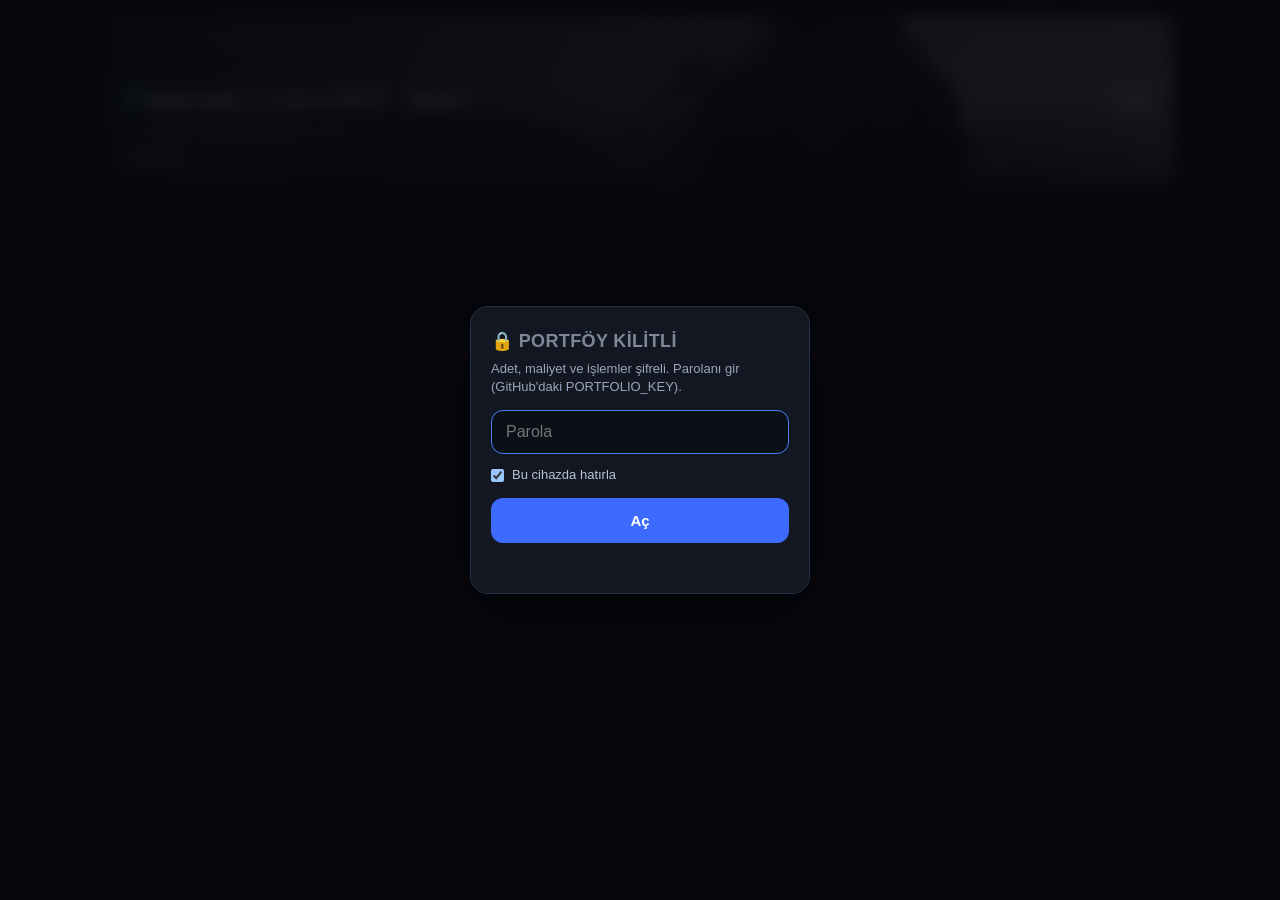
==== commit 2e9b01b0: "performans: değeri 0 olan ilk kayıtlar başlangıç sayılmıyor (tüm dönemler aynı görünüyordu) Co-Autho" ====
--- a/docs/bist/index.html
+++ b/docs/bist/index.html
@@ -59,6 +59,9 @@
 .legend b{display:inline-block;width:9px;height:9px;border-radius:2px;margin-right:5px}
 .motto{margin-top:22px}
 .rank{color:var(--muted);font-size:11px;margin-right:6px}
+.reg{margin-top:10px;display:flex;flex-wrap:wrap;gap:8px 22px;align-items:center;justify-content:space-between}
+.reg .big{font-size:17px}
+.mt{font-size:11px;margin-top:3px;display:flex;flex-wrap:wrap;gap:3px 8px;align-items:center}
 #modal{position:fixed;inset:0;background:rgba(0,0,0,.5);display:none;align-items:center;justify-content:center;padding:16px;z-index:10}
 #modal.show{display:flex}
 #modal .card{max-width:420px;width:100%;max-height:90vh;overflow:auto}
@@ -68,7 +71,7 @@
 </style>
 <link rel="stylesheet" href="../theme.css?v=1">
 <script src="../vault.js?v=1"></script>
-<script src="../perf.js?v=1"></script>
+<script src="../perf.js?v=2"></script>
 </head>
 <body>
 <div class="masthead">
@@ -91,6 +94,7 @@
 const usd=(v,d=2)=>(v<0?"-":"")+"₺"+num(Math.abs(v),d);
 const sUsd=(v,d=2)=>(v>0?"+":v<0?"-":"")+"₺"+num(Math.abs(v),d);
 const sPct=v=>(v>0?"+":"")+num(v,2)+"%";
+const sNum=(v,d=1)=>(v>0?"+":v<0?"\u2212":"")+num(Math.abs(v),d);
 const cls=v=>v>0?"up":v<0?"down":"";
 const bg=v=>v>0?"up-bg":v<0?"down-bg":"flat-bg";
 const pct=(a,b)=>b?a/b*100:0;
@@ -195,7 +199,7 @@
 /* ---- render ---- */
 let STATE=null;
 function render(){
-  const {P,Q,H,PR}=STATE,S=compute(P,Q,H);
+  const {P,Q,H,PR,MK}=STATE,S=compute(P,Q,H);
   const mp=monthProgress(P,H,S.total);
   let h="";
 
@@ -206,6 +210,19 @@
    <div class="card"><div class="label">Nakit</div><div class="big">${usd(S.cash)}</div><div class="sub">%${num(pct(S.cash,S.total),1)} portföy</div></div>
    <div class="card"><div class="label">Gerçekleşen K/Z</div><div class="big ${cls(S.realized)}">${sUsd(S.realized)}</div><div class="sub">satışlardan</div></div>
   </div>`;
+
+  const rg=MK&&MK.regime;
+  if(rg&&rg.score!=null&&rg.max){
+    const ct=Array.isArray(rg.cash_target)&&rg.cash_target.length>=2?rg.cash_target.map(Number):null;
+    const cp=pct(S.cash,S.total);
+    let ctx="";
+    if(ct){
+      const st=cp<ct[0]?["warn","hedefin altında"]:cp>ct[1]?["warn","hedefin üstünde"]:["good","hedef aralığında"];
+      ctx=`<div><div class="label">Önerilen nakit</div><div class="big">%${num(ct[0],0)}–${num(ct[1],0)}</div><div class="sub">Şu an %${num(cp,1)} <span class="chip ${st[0]}">${st[1]}</span></div></div>`;
+    }
+    h+=`<div class="card reg"><div><div class="label">Piyasa rejimi (BIST)</div><div class="big">${esc(rg.label||"–")}</div></div>
+     <div><div class="label">Skor</div><div class="big">${esc(rg.score)}/${esc(rg.max)}</div></div>${ctx}</div>`;
+  }
 
   if(mp){
     const w=Math.max(0,Math.min(100,mp.pct));
@@ -236,16 +253,24 @@
   }
   h+=`</div>`;
 
-  const wl=P.watchlist.map(t=>({t,q:Q.quotes[t]})).filter(x=>validQ(x.q)).sort((a,b)=>(b.q.dp||0)-(a.q.dp||0));
+  const MS=(MK&&MK.stocks)||null;
+  const rsOf=t=>{const m=MS&&MS[t];return m&&m.rs&&typeof m.rs.score==="number"?m.rs.score:null};
+  const wl=P.watchlist.map(t=>({t,q:Q.quotes[t]})).filter(x=>validQ(x.q)).sort((a,b)=>{
+    if(MS){const x=rsOf(a.t),y=rsOf(b.t);
+      if(x!=null&&y!=null&&x!==y)return y-x;
+      if((x==null)!==(y==null))return x==null?1:-1;}
+    return (b.q.dp||0)-(a.q.dp||0);});
   const lost=P.watchlist.filter(t=>!validQ(Q.quotes[t]));
   h+=`<h2>İzleme listesi · momentuma göre</h2><div class="grid wl">`;
   wl.forEach((x,i)=>{
     let z0=(P.buy_zones||{})[x.t]; if(typeof z0==="number")z0={below:z0};
     const zb=z0&&z0.below!=null?+z0.below:null, za=z0&&z0.above!=null?+z0.above:null, zone=z0?1:null,
       inZone=(zb!=null&&x.q.c<=zb)||(za!=null&&x.q.c>=za),dp=+x.q.dp||0;
+    const m=MS&&MS[x.t],rs=rsOf(x.t);
+    const mtl=m?`<div class="mt">${m.trend&&m.trend.label?`<span class="chip">${esc(m.trend.label)}</span>`:""}${rs!=null?`<span class="${cls(rs)}"><b>RS ${sNum(rs,1)}</b></span>`:""}${m.verdict?`<span class="sub">${esc(m.verdict)}</span>`:""}</div>`:"";
     h+=`<div class="card ${inZone?"":""}" style="${inZone?"border-color:var(--up)":""}">
       <div class="row"><span><span class="rank">#${i+1}</span><b>${esc(x.t)}</b></span><span class="${cls(dp)}"><b>${sPct(dp)}</b></span></div>
-      <div class="sub">${usd(+x.q.c)}${extTag(x.q)}</div>
+      <div class="sub">${usd(+x.q.c)}${extTag(x.q)}</div>${mtl}
       ${zone!=null?`<span class="chip ${inZone?"good":""}">${inZone?(za!=null&&x.q.c>=za?"🚀 kırılım":"🎯 alım bölgesinde"):[zb!=null?"alım ≤ "+usd(zb):"",za!=null?"kırılım ≥ "+usd(za):""].filter(Boolean).join(" · ")}</span>`:""}</div>`;
   });
   h+=`</div>`;
@@ -290,12 +315,18 @@
 $("#modal").onclick=e=>{if(e.target.id==="modal")closeModal()};
 document.addEventListener("keydown",e=>{if(e.key==="Escape")closeModal()});
 
+const MARKET_URL="https://raw.githubusercontent.com/ridvanylmz-code/portfolio-midas/market-bist-data/market-bist.json";
 async function load(){
   try{
     const [P,Q,H,PR]=await Promise.all([getJson("portfolio.json"),getJson("quotes.json"),
       getJson("history.json",true),getJson("prices.json",true)]);
     if(Q&&Q.quotes)for(const t of Object.keys(Q.quotes))Q.quotes[t]=eff(Q.quotes[t]);
-    STATE={P,Q,H:H||{transactions:[],snapshots:[]},PR:PR||{}};
+    let MK=null;
+    try{
+      const r=await fetch(MARKET_URL+"?t="+Date.now(),{cache:"no-store"});
+      if(r.ok){const j=await r.json();if(j&&typeof j==="object"&&j.stocks)MK=j;}
+    }catch(e){MK=null}
+    STATE={P,Q,H:H||{transactions:[],snapshots:[]},PR:PR||{},MK};
     render();
   }catch(e){
     $("#app").innerHTML=`<div class="err">${esc(e.message)}. İlk kurulumda "Portföy İzleme" workflow'unu bir kez elle çalıştırın.</div>`;
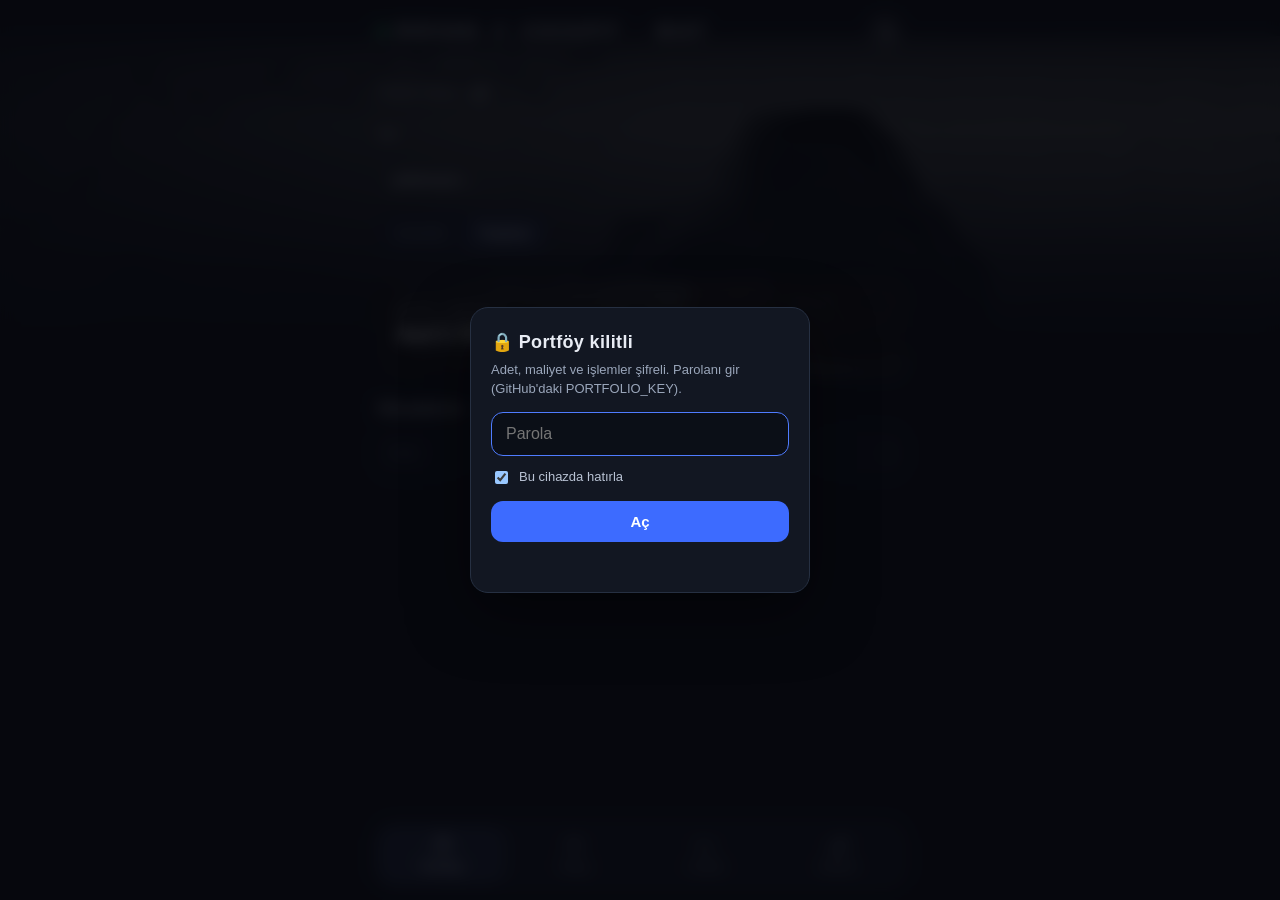
==== commit 996ef759: "P2 defter düzeltmeleri (denetlendi) + P4 ara kayıt (henüz denetlenmedi) P2: geri alınan akış, eksik " ====
--- a/docs/bist/index.html
+++ b/docs/bist/index.html
@@ -3,339 +3,14 @@
 <head>
 <meta charset="UTF-8">
 <meta name="viewport" content="width=device-width, initial-scale=1">
+<meta name="robots" content="noindex">
+<meta http-equiv="refresh" content="0; url=tg.html">
 <title>RIDVAN // COCKPIT · BIST</title>
 <link rel="icon" href="data:,">
-<style>
-:root{
-  --bg:#0a0d14;--card:#11151f;--text:#e8ecf4;--muted:#7d8798;--line:#1d2330;
-  --up:#3ddc84;--up-bg:rgba(61,220,132,.12);--down:#ff5c6c;--down-bg:rgba(255,92,108,.12);--flat-bg:#1a2030;
-  --warn:#f5b942;--warn-bg:rgba(245,185,66,.12);--accent:#5aa9ff;--on:#27304a;color-scheme:dark;
-}
-:root[data-theme="light"]{
-  --bg:#f4f6f9;--card:#fff;--text:#1b2430;--muted:#6b7686;--line:#e3e8ef;
-  --up:#16a34a;--up-bg:#e8f7ee;--down:#dc2626;--down-bg:#fdecec;--flat-bg:#f1f3f6;
-  --warn:#b7791f;--warn-bg:#fdf3dc;--accent:#2563eb;--on:#dbe4f3;color-scheme:light;
-}
-*{box-sizing:border-box;margin:0;padding:0}
-body{background:var(--bg);color:var(--text);font:15px/1.4 -apple-system,BlinkMacSystemFont,"Segoe UI",Roboto,sans-serif;padding:16px;max-width:1100px;margin:0 auto}
-header{display:flex;justify-content:space-between;align-items:center;gap:12px;margin-bottom:14px}
-h1{font-size:20px}
-h2{font-size:14px;text-transform:uppercase;letter-spacing:.06em;color:var(--muted);margin:22px 0 10px}
-button{font:inherit;color:var(--text);background:var(--card);border:1px solid var(--line);border-radius:8px;padding:6px 12px;cursor:pointer}
-#status{font-size:12px;color:var(--muted);margin-bottom:12px}
-#status.warn{color:var(--down);font-weight:600}
-.grid{display:grid;gap:10px}
-.sum{grid-template-columns:repeat(auto-fit,minmax(150px,1fr))}
-.pos{grid-template-columns:repeat(auto-fit,minmax(240px,1fr))}
-.wl{grid-template-columns:repeat(auto-fit,minmax(150px,1fr))}
-.card{background:var(--card);border:1px solid var(--line);border-radius:12px;padding:12px 14px}
-.label{font-size:11px;text-transform:uppercase;letter-spacing:.05em;color:var(--muted)}
-.big{font-size:21px;font-weight:700;margin-top:2px}
-.sub{font-size:12px;color:var(--muted)}
-.up{color:var(--up)}.down{color:var(--down)}
-.pcard{cursor:pointer;transition:transform .15s}
-.pcard:hover{transform:translateY(-2px)}
-.pcard.broken{border-color:var(--down);background:var(--down-bg);box-shadow:0 0 0 1px var(--down) inset}
-.card,.big,.sub,.row{font-variant-numeric:tabular-nums}
-.row{display:flex;justify-content:space-between;align-items:baseline;gap:8px}
-.tk{font-weight:700;font-size:16px}
-.chip{display:inline-block;font-size:11px;padding:1px 7px;border-radius:99px;background:var(--flat-bg);color:var(--muted);margin:3px 4px 0 0}
-.chip.bad{background:var(--down-bg);color:var(--down);font-weight:600}
-.chip.warn{background:var(--warn-bg);color:var(--warn);font-weight:600}
-.sl{position:relative;height:6px;border-radius:99px;background:var(--flat-bg);margin:14px 0 4px}
-.sl .rng{position:absolute;top:0;bottom:0;border-radius:99px;opacity:.55}
-.sl .mk{position:absolute;top:-4px;width:3px;height:14px;border-radius:2px;background:var(--text);transform:translateX(-50%)}
-.sl .tick{position:absolute;top:-2px;bottom:-2px;width:2px;transform:translateX(-50%)}
-.slL{display:flex;justify-content:space-between;font-size:11px;color:var(--muted)}
-.sprow{display:flex;gap:6px;align-items:stretch;margin:6px 0 2px}
-.sprow svg.spark{margin:0;flex:1;min-width:0;height:44px}
-.spl{display:flex;flex-direction:column;justify-content:space-between;font-size:10px;color:var(--muted);text-align:right;min-width:46px;line-height:1.1}
-.chip.good{background:var(--up-bg);color:var(--up);font-weight:600}
-svg.spark{width:100%;height:30px;display:block;margin:6px 0 2px;overflow:visible}
-.bar{height:10px;border-radius:99px;background:var(--flat-bg);overflow:hidden}
-.bar>i{display:block;height:100%;background:var(--accent)}
-.alloc{display:flex;height:16px;border-radius:99px;overflow:hidden;background:var(--flat-bg)}
-.legend{display:flex;flex-wrap:wrap;gap:4px 14px;margin-top:8px;font-size:12px;color:var(--muted)}
-.legend b{display:inline-block;width:9px;height:9px;border-radius:2px;margin-right:5px}
-.motto{margin-top:22px}
-.rank{color:var(--muted);font-size:11px;margin-right:6px}
-.reg{margin-top:10px;display:flex;flex-wrap:wrap;gap:8px 22px;align-items:center;justify-content:space-between}
-.reg .big{font-size:17px}
-.mt{font-size:11px;margin-top:3px;display:flex;flex-wrap:wrap;gap:3px 8px;align-items:center}
-#modal{position:fixed;inset:0;background:rgba(0,0,0,.5);display:none;align-items:center;justify-content:center;padding:16px;z-index:10}
-#modal.show{display:flex}
-#modal .card{max-width:420px;width:100%;max-height:90vh;overflow:auto}
-table{width:100%;border-collapse:collapse;font-size:13px;margin-top:6px}
-td{padding:4px 0;border-bottom:1px solid var(--line)}td:last-child{text-align:right;font-weight:600}
-.err{background:var(--down-bg);color:var(--down);padding:12px;border-radius:10px}
-</style>
-<link rel="stylesheet" href="../theme.css?v=1">
-<script src="../vault.js?v=1"></script>
-<script src="../perf.js?v=2"></script>
+<script>/* Dashboard kaldırıldı; mini uygulamaya geç (arama ve # korunur: Telegram verisi #tgWebAppData). */
+location.replace("tg.html"+location.search+location.hash);</script>
 </head>
-<body>
-<div class="masthead">
-<header>
-  <h1><i></i>RIDVAN // COCKPIT · BIST</h1>
-  <button id="theme" type="button" aria-label="Tema değiştir">🌓</button>
-</header>
-<div class="tag">BORSA İSTANBUL · TREND TAKİP</div>
-<div id="status">Yükleniyor…</div>
-</div>
-<main id="app"></main>
-<div id="modal"><div class="card" id="modalBody"></div></div>
-
-<script>
-"use strict";
-const PALETTE=["#4f86f7","#a78bfa","#f0b24c","#3fc1b0","#e879a6","#9bcf53","#f08a4b","#4cc3e6"];
-const $=s=>document.querySelector(s);
-const esc=s=>String(s).replace(/[&<>"']/g,c=>({"&":"&amp;","<":"&lt;",">":"&gt;",'"':"&quot;","'":"&#39;"}[c]));
-const num=(v,d=2)=>Number(v).toLocaleString("tr-TR",{minimumFractionDigits:d,maximumFractionDigits:d});
-const usd=(v,d=2)=>(v<0?"-":"")+"₺"+num(Math.abs(v),d);
-const sUsd=(v,d=2)=>(v>0?"+":v<0?"-":"")+"₺"+num(Math.abs(v),d);
-const sPct=v=>(v>0?"+":"")+num(v,2)+"%";
-const sNum=(v,d=1)=>(v>0?"+":v<0?"\u2212":"")+num(Math.abs(v),d);
-const cls=v=>v>0?"up":v<0?"down":"";
-const bg=v=>v>0?"up-bg":v<0?"down-bg":"flat-bg";
-const pct=(a,b)=>b?a/b*100:0;
-const validQ=q=>q&&Number(q.c)>0;
-// Ön/kapanış sonrası: quotes.json'daki ext güncelse (3 saat) fiyat/değişim onunla gösterilir; kapanış korunur.
-function eff(q){
-  const e=q&&q.ext;if(!e||!(+e.p>0))return q;
-  if(!(Date.now()-new Date(e.t).getTime()<3*3600e3))return q;
-  const base=e.sess==="pre"?+q.c:(+q.pc||+q.c);if(!(base>0))return q;
-  const c=+e.p;return {...q,c,d:c-base,dp:(c/base-1)*100,pc:base,extp:e.sess,close:+q.c};
-}
-const extTag=x=>x&&x.extp?(x.extp==="pre"?" 🌅":" 🌙"):"";
-
-/* ---- tema (localStorage erişilemezse sessizce yoksay) ---- */
-function getTheme(){try{return localStorage.getItem("theme")}catch(e){return null}}
-function setTheme(t){
-  if(t)document.documentElement.setAttribute("data-theme",t);
-  else document.documentElement.removeAttribute("data-theme");
-  try{t?localStorage.setItem("theme",t):localStorage.removeItem("theme")}catch(e){}
-}
-{const t=getTheme();setTheme(t==="light"?"light":"dark");}
-$("#theme").onclick=()=>{
-  const cur=document.documentElement.getAttribute("data-theme")||"dark";
-  setTheme(cur==="dark"?"light":"dark");
-};
-
-/* ---- veri ---- */
-async function getJson(name,optional){
-  try{
-    const r=await fetch("data/"+name+"?t="+Date.now(),{cache:"no-store"});
-    if(!r.ok)throw new Error(r.status);
-    const j=await r.json();
-    return window.Vault?await Vault.open(j):j;
-  }catch(e){if(optional)return null;throw new Error(name+" yüklenemedi");}
-}
-
-function levels(P,t){
-  const pos=P.portfolio[t],c=(P.position_levels||{})[t]||{},a=P.alerts||{};
-  let stop=c.stop_loss,target=c.target;
-  if(stop==null&&a.stop_loss_pct!=null)stop=pos.cost_basis*(1+a.stop_loss_pct/100);
-  if(target==null&&a.target_pct!=null)target=pos.cost_basis*(1+a.target_pct/100);
-  return {stop,target};
-}
-
-function compute(P,Q,H){
-  const pos=[];let value=0,cost=0,day=0,prev=0;
-  for(const [t,p] of Object.entries(P.portfolio)){
-    const q=Q.quotes[t];if(!validQ(q))continue;
-    const price=+q.c,pc=+(q.pc||q.c);
-    const v=p.shares*price,c=p.shares*p.cost_basis;
-    pos.push({t,shares:p.shares,cb:p.cost_basis,price,pc,value:v,cost:c,pnl:v-c,pnlPct:pct(v-c,c),
-      dayPnl:p.shares*(price-pc),dayPct:pct(price-pc,pc),stale:!!q.stale,extp:q.extp,close:q.close,...levels(P,t)});
-    value+=v;cost+=c;day+=p.shares*(price-pc);prev+=p.shares*pc;
-  }
-  const cash=+P.cash||0,total=value+cash;
-  pos.forEach(p=>p.weight=pct(p.value,total));
-  pos.sort((a,b)=>b.value-a.value);
-  const realized=(H.transactions||[]).reduce((s,x)=>s+(x.undone?0:(x.realized_pnl||0)),0);
-  return {pos,value,cost,cash,total,pnl:value-cost,pnlPct:pct(value-cost,cost),
-    day,dayPct:pct(day,prev),realized};
-}
-
-function monthProgress(P,H,total){
-  const target=P.monthly_target;if(!target)return null;
-  const today=new Date().toISOString().slice(0,10),month=today.slice(0,7);
-  const snaps=(H.snapshots||[]).filter(s=>s.date.startsWith(month)).sort((a,b)=>a.date<b.date?-1:1);
-  if(!snaps.length)return null;
-  const start=snaps[0];let flows=0;
-  for(const x of H.transactions||[]){
-    if(!x.undone&&x.date>start.date&&x.date.startsWith(month)){
-      if(x.action==="deposit")flows+=x.amount;else if(x.action==="withdraw")flows-=x.amount;
-    }
-  }
-  const gain=total-start.value-flows;
-  return {gain,target,pct:pct(gain,target),since:start.date};
-}
-
-function spark(series,stop){
-  if(!series||series.length<2)return '<div class="sub" style="margin:6px 0 2px">Trend verisi birikiyor…</div>';
-  const w=100,h=44,mn=Math.min(...series),mx=Math.max(...series);
-  const useStop=stop!=null&&stop>0&&stop>=mn*0.8&&stop<=mx*1.2;
-  const lo=useStop?Math.min(mn,stop):mn,hi=useStop?Math.max(mx,stop):mx,rng=(hi-lo)||1;
-  const y=v=>(h-3-(v-lo)/rng*(h-6)).toFixed(1);
-  const pts=series.map((v,i)=>(i/(series.length-1)*w).toFixed(1)+","+y(v)).join(" ");
-  const col=series[series.length-1]>=series[0]?"var(--up)":"var(--down)";
-  const sl=useStop?`<line x1="0" x2="${w}" y1="${y(stop)}" y2="${y(stop)}" stroke="var(--down)" stroke-width="1" stroke-dasharray="4 3" vector-effect="non-scaling-stroke" opacity=".8"/>`:"";
-  return `<div class="sprow"><svg class="spark" viewBox="0 0 ${w} ${h}" preserveAspectRatio="none">${sl}<polyline fill="none" stroke="${col}" stroke-width="1.8" vector-effect="non-scaling-stroke" points="${pts}"/></svg>
-   <div class="spl"><span>${usd(mx)}</span>${useStop?`<span style="color:var(--down)">stop</span>`:""}<span>${usd(mn)}</span></div></div>`;
-}
-function stopBar(p){
-  if(p.stop==null||p.target==null||!(p.target>p.stop))return "";
-  const lo=Math.min(p.stop,p.price),hi=Math.max(p.target,p.price),r=(hi-lo)||1;
-  const pos=v=>((v-lo)/r*100).toFixed(1);
-  const bad=p.price<=p.stop,good=p.price>=p.target;
-  return `<div class="sl" title="Stop – fiyat – hedef"><div class="rng" style="left:${pos(p.stop)}%;width:${(pos(p.target)-pos(p.stop)).toFixed(1)}%;background:linear-gradient(90deg,var(--down),var(--warn),var(--up))"></div>
-   <div class="tick" style="left:${pos(p.stop)}%;background:var(--down)"></div><div class="tick" style="left:${pos(p.target)}%;background:var(--up)"></div>
-   <div class="mk" style="left:${pos(p.price)}%;${bad?"background:var(--down)":good?"background:var(--up)":""}"></div></div>
-   <div class="slL"><span>Stop ${usd(p.stop)}</span><span>Hedef ${usd(p.target)}</span></div>`;
-}
-const seriesOf=(prices,t)=>{const h=(prices||{})[t]||{};return Object.keys(h).sort().map(d=>h[d])};
-
-/* ---- render ---- */
-let STATE=null;
-function render(){
-  const {P,Q,H,PR,MK}=STATE,S=compute(P,Q,H);
-  const mp=monthProgress(P,H,S.total);
-  let h="";
-
-  h+=`<div class="grid sum">
-   <div class="card"><div class="label">Toplam değer</div><div class="big">${usd(S.total)}</div><div class="sub">Pozisyon ${usd(S.value,0)} + nakit</div></div>
-   <div class="card"><div class="label">Bugünkü K/Z</div><div class="big ${cls(S.day)}">${sUsd(S.day)}</div><div class="sub ${cls(S.day)}">${sPct(S.dayPct)}</div></div>
-   <div class="card"><div class="label">Toplam K/Z</div><div class="big ${cls(S.pnl)}">${sUsd(S.pnl)}</div><div class="sub ${cls(S.pnl)}">${sPct(S.pnlPct)} · maliyet ${usd(S.cost,0)}</div></div>
-   <div class="card"><div class="label">Nakit</div><div class="big">${usd(S.cash)}</div><div class="sub">%${num(pct(S.cash,S.total),1)} portföy</div></div>
-   <div class="card"><div class="label">Gerçekleşen K/Z</div><div class="big ${cls(S.realized)}">${sUsd(S.realized)}</div><div class="sub">satışlardan</div></div>
-  </div>`;
-
-  const rg=MK&&MK.regime;
-  if(rg&&rg.score!=null&&rg.max){
-    const ct=Array.isArray(rg.cash_target)&&rg.cash_target.length>=2?rg.cash_target.map(Number):null;
-    const cp=pct(S.cash,S.total);
-    let ctx="";
-    if(ct){
-      const st=cp<ct[0]?["warn","hedefin altında"]:cp>ct[1]?["warn","hedefin üstünde"]:["good","hedef aralığında"];
-      ctx=`<div><div class="label">Önerilen nakit</div><div class="big">%${num(ct[0],0)}–${num(ct[1],0)}</div><div class="sub">Şu an %${num(cp,1)} <span class="chip ${st[0]}">${st[1]}</span></div></div>`;
-    }
-    h+=`<div class="card reg"><div><div class="label">Piyasa rejimi (BIST)</div><div class="big">${esc(rg.label||"–")}</div></div>
-     <div><div class="label">Skor</div><div class="big">${esc(rg.score)}/${esc(rg.max)}</div></div>${ctx}</div>`;
-  }
-
-  if(mp){
-    const w=Math.max(0,Math.min(100,mp.pct));
-    h+=`<div class="card" style="margin-top:10px"><div class="row"><span class="label">Aylık hedef</span>
-     <span class="sub">${sUsd(mp.gain,0)} / ${usd(mp.target,0)} · %${num(Math.max(mp.pct,0),0)}</span></div>
-     <div class="bar" style="margin-top:8px"><i style="width:${w}%;background:${mp.gain>=0?"var(--up)":"var(--down)"}"></i></div>
-     <div class="sub" style="margin-top:4px">${esc(mp.since)} tarihindeki ilk kayda göre (para yatırma/çekme düzeltilir)</div></div>`;
-  }
-
-  const segs=S.pos.map((p,i)=>({n:p.t,w:p.weight,c:PALETTE[i%PALETTE.length]}));
-  segs.push({n:"Nakit",w:pct(S.cash,S.total),c:"#94a3b8"});
-  h+=`<h2>Dağılım</h2><div class="card"><div class="alloc">${segs.map(s=>`<div title="${esc(s.n)}" style="width:${s.w}%;background:${s.c}"></div>`).join("")}</div>
-   <div class="legend">${segs.map(s=>`<span><b style="background:${s.c}"></b>${esc(s.n)} %${num(s.w,1)}</span>`).join("")}</div></div>`;
-
-  h+=`<h2>Pozisyonlar</h2><div class="grid pos">`;
-  for(const p of S.pos){
-    const stopBad=p.stop!=null&&p.price<=p.stop,tgtGood=p.target!=null&&p.price>=p.target;
-    h+=`<div class="card pcard ${stopBad?"broken":""}" data-t="${esc(p.t)}">
-      <div class="row"><span class="tk">${esc(p.t)}</span><span class="${cls(p.dayPct)}"><b>${sPct(p.dayPct)}</b> bugün</span></div>
-      <div class="row"><span class="big" style="font-size:18px">${usd(p.price)}${extTag(p)}</span><span class="sub">${num(p.shares,0)} adet · %${num(p.weight,0)}</span></div>
-      ${spark(seriesOf(PR,p.t),p.stop)}
-      ${stopBar(p)}
-      <div class="row" style="margin-top:6px"><span class="sub">K/Z</span><span class="${cls(p.pnl)}"><b>${sUsd(p.pnl,0)}</b> (${sPct(p.pnlPct)})</span></div>
-      <div>${p.stop!=null?`<span class="chip ${stopBad?"bad":""}">Stop ${usd(p.stop)}${stopBad?" ⚠":""}</span>`:""}
-      ${p.target!=null?`<span class="chip ${tgtGood?"good":""}">Hedef ${usd(p.target)}${tgtGood?" ✓":""}</span>`:""}
-      ${p.extp?`<span class="chip">${p.extp==="pre"?"Ön piyasa":"Kapanış sonrası"} · kapanış ${usd(p.close)}</span>`:""}
-      ${p.stale?'<span class="chip bad">eski veri</span>':""}</div></div>`;
-  }
-  h+=`</div>`;
-
-  const MS=(MK&&MK.stocks)||null;
-  const rsOf=t=>{const m=MS&&MS[t];return m&&m.rs&&typeof m.rs.score==="number"?m.rs.score:null};
-  const wl=P.watchlist.map(t=>({t,q:Q.quotes[t]})).filter(x=>validQ(x.q)).sort((a,b)=>{
-    if(MS){const x=rsOf(a.t),y=rsOf(b.t);
-      if(x!=null&&y!=null&&x!==y)return y-x;
-      if((x==null)!==(y==null))return x==null?1:-1;}
-    return (b.q.dp||0)-(a.q.dp||0);});
-  const lost=P.watchlist.filter(t=>!validQ(Q.quotes[t]));
-  h+=`<h2>İzleme listesi · momentuma göre</h2><div class="grid wl">`;
-  wl.forEach((x,i)=>{
-    let z0=(P.buy_zones||{})[x.t]; if(typeof z0==="number")z0={below:z0};
-    const zb=z0&&z0.below!=null?+z0.below:null, za=z0&&z0.above!=null?+z0.above:null, zone=z0?1:null,
-      inZone=(zb!=null&&x.q.c<=zb)||(za!=null&&x.q.c>=za),dp=+x.q.dp||0;
-    const m=MS&&MS[x.t],rs=rsOf(x.t);
-    const mtl=m?`<div class="mt">${m.trend&&m.trend.label?`<span class="chip">${esc(m.trend.label)}</span>`:""}${rs!=null?`<span class="${cls(rs)}"><b>RS ${sNum(rs,1)}</b></span>`:""}${m.verdict?`<span class="sub">${esc(m.verdict)}</span>`:""}</div>`:"";
-    h+=`<div class="card ${inZone?"":""}" style="${inZone?"border-color:var(--up)":""}">
-      <div class="row"><span><span class="rank">#${i+1}</span><b>${esc(x.t)}</b></span><span class="${cls(dp)}"><b>${sPct(dp)}</b></span></div>
-      <div class="sub">${usd(+x.q.c)}${extTag(x.q)}</div>${mtl}
-      ${zone!=null?`<span class="chip ${inZone?"good":""}">${inZone?(za!=null&&x.q.c>=za?"🚀 kırılım":"🎯 alım bölgesinde"):[zb!=null?"alım ≤ "+usd(zb):"",za!=null?"kırılım ≥ "+usd(za):""].filter(Boolean).join(" · ")}</span>`:""}</div>`;
-  });
-  h+=`</div>`;
-  if(lost.length)h+=`<div class="sub" style="margin-top:8px">⚠ Fiyat alınamadı: ${lost.map(esc).join(", ")}</div>`;
-
-  h+=`<div id="perfBox"></div>`;
-  h+=`<div class="motto" role="button" tabindex="0" aria-label="Günün duvar yazısı, dokununca değişir"><div class="motto-in"><span class="motto-k">DUVAR YAZISI</span><p class="motto-t"></p></div></div>`;
-
-  $("#app").innerHTML=h;
-  if(window.mottoInit)mottoInit();
-  if(window.PerfView){try{PerfView.render(document.getElementById("perfBox"),{H,P,Q,hide:false,total:S.total,cost:S.cost,cur:"₺",
-    today:new Date().toLocaleDateString("en-CA",{timeZone:"Europe/Istanbul"})})}catch(e){console.warn(e)}}
-  document.querySelectorAll(".pcard").forEach(el=>el.onclick=()=>openModal(el.dataset.t,S));
-
-  const upd=new Date(Q.updated),age=Math.round((Date.now()-upd)/60000);
-  const st=$("#status");
-  const mk=Q.market_open===true?"🟢 Piyasa açık":Q.market_open===false?"🔴 Piyasa kapalı":"⚪";
-  st.textContent=`${mk} · Son veri: ${upd.toLocaleString("tr-TR",{hour:"2-digit",minute:"2-digit",day:"2-digit",month:"2-digit"})} (${age} dk önce)`;
-  st.className=(Q.market_open===true&&age>40)?"warn":"";
-  if(st.className)st.textContent+=" · veri gecikmiş olabilir";
-  if(window.Vault&&Vault.unlocked()){const lk=document.createElement("a");lk.href="#";lk.textContent=" · 🔒 Kilitle";
-    lk.style.color="inherit";lk.onclick=e=>{e.preventDefault();Vault.forget()};st.appendChild(lk);}
-}
-
-function openModal(t,S){
-  const p=S.pos.find(x=>x.t===t);if(!p)return;
-  const tx=(STATE.H.transactions||[]).filter(x=>x.ticker===t).slice(-5).reverse();
-  const row=(a,b)=>`<tr><td>${a}</td><td>${b}</td></tr>`;
-  $("#modalBody").innerHTML=`<div class="row"><span class="tk" style="font-size:20px">${esc(t)}</span><button type="button" id="close">Kapat</button></div>
-   <table>
-   ${row(p.extp?(p.extp==="pre"?"Ön piyasa fiyatı":"Kapanış sonrası fiyat"):"Fiyat",usd(p.price))}${p.extp?row("Kapanış",usd(p.close)):""}${row("Önceki kapanış",usd(p.pc))}${row("Bugün",`<span class="${cls(p.dayPnl)}">${sUsd(p.dayPnl)} (${sPct(p.dayPct)})</span>`)}
-   ${row("Adet",num(p.shares,0))}${row("Ort. maliyet",usd(p.cb,4))}
-   ${row("Pozisyon değeri",usd(p.value))}${row("Maliyet tutarı",usd(p.cost))}
-   ${row("Toplam K/Z",`<span class="${cls(p.pnl)}">${sUsd(p.pnl)} (${sPct(p.pnlPct)})</span>`)}
-   ${row("Portföy ağırlığı","%"+num(p.weight,1))}
-   ${p.stop!=null?row("Stop",usd(p.stop)):""}${p.target!=null?row("Hedef",usd(p.target)):""}</table>
-   ${tx.length?`<h2 style="margin-top:14px">Son işlemler</h2><table>${tx.map(x=>row(esc(x.date)+" "+esc(x.action==="buy"?"ALIŞ":"SATIŞ"),num(x.shares,0)+" @ "+usd(x.price))).join("")}</table>`:""}`;
-  $("#modal").classList.add("show");
-  $("#close").onclick=closeModal;
-}
-function closeModal(){$("#modal").classList.remove("show")}
-$("#modal").onclick=e=>{if(e.target.id==="modal")closeModal()};
-document.addEventListener("keydown",e=>{if(e.key==="Escape")closeModal()});
-
-const MARKET_URL="https://raw.githubusercontent.com/ridvanylmz-code/portfolio-midas/market-bist-data/market-bist.json";
-async function load(){
-  try{
-    const [P,Q,H,PR]=await Promise.all([getJson("portfolio.json"),getJson("quotes.json"),
-      getJson("history.json",true),getJson("prices.json",true)]);
-    if(Q&&Q.quotes)for(const t of Object.keys(Q.quotes))Q.quotes[t]=eff(Q.quotes[t]);
-    let MK=null;
-    try{
-      const r=await fetch(MARKET_URL+"?t="+Date.now(),{cache:"no-store"});
-      if(r.ok){const j=await r.json();if(j&&typeof j==="object"&&j.stocks)MK=j;}
-    }catch(e){MK=null}
-    STATE={P,Q,H:H||{transactions:[],snapshots:[]},PR:PR||{},MK};
-    render();
-  }catch(e){
-    $("#app").innerHTML=`<div class="err">${esc(e.message)}. İlk kurulumda "Portföy İzleme" workflow'unu bir kez elle çalıştırın.</div>`;
-    $("#status").textContent="";
-  }
-}
-load();
-setInterval(load,60000);
-</script>
-<script src="../motto.js?v=1"></script>
+<body style="font:16px/1.5 -apple-system,Segoe UI,Roboto,sans-serif;padding:24px;background:#0a0d14;color:#e8ecf4">
+<p><a href="tg.html" style="color:#5aa9ff">Uygulamaya git &rarr;</a></p>
 </body>
 </html>
